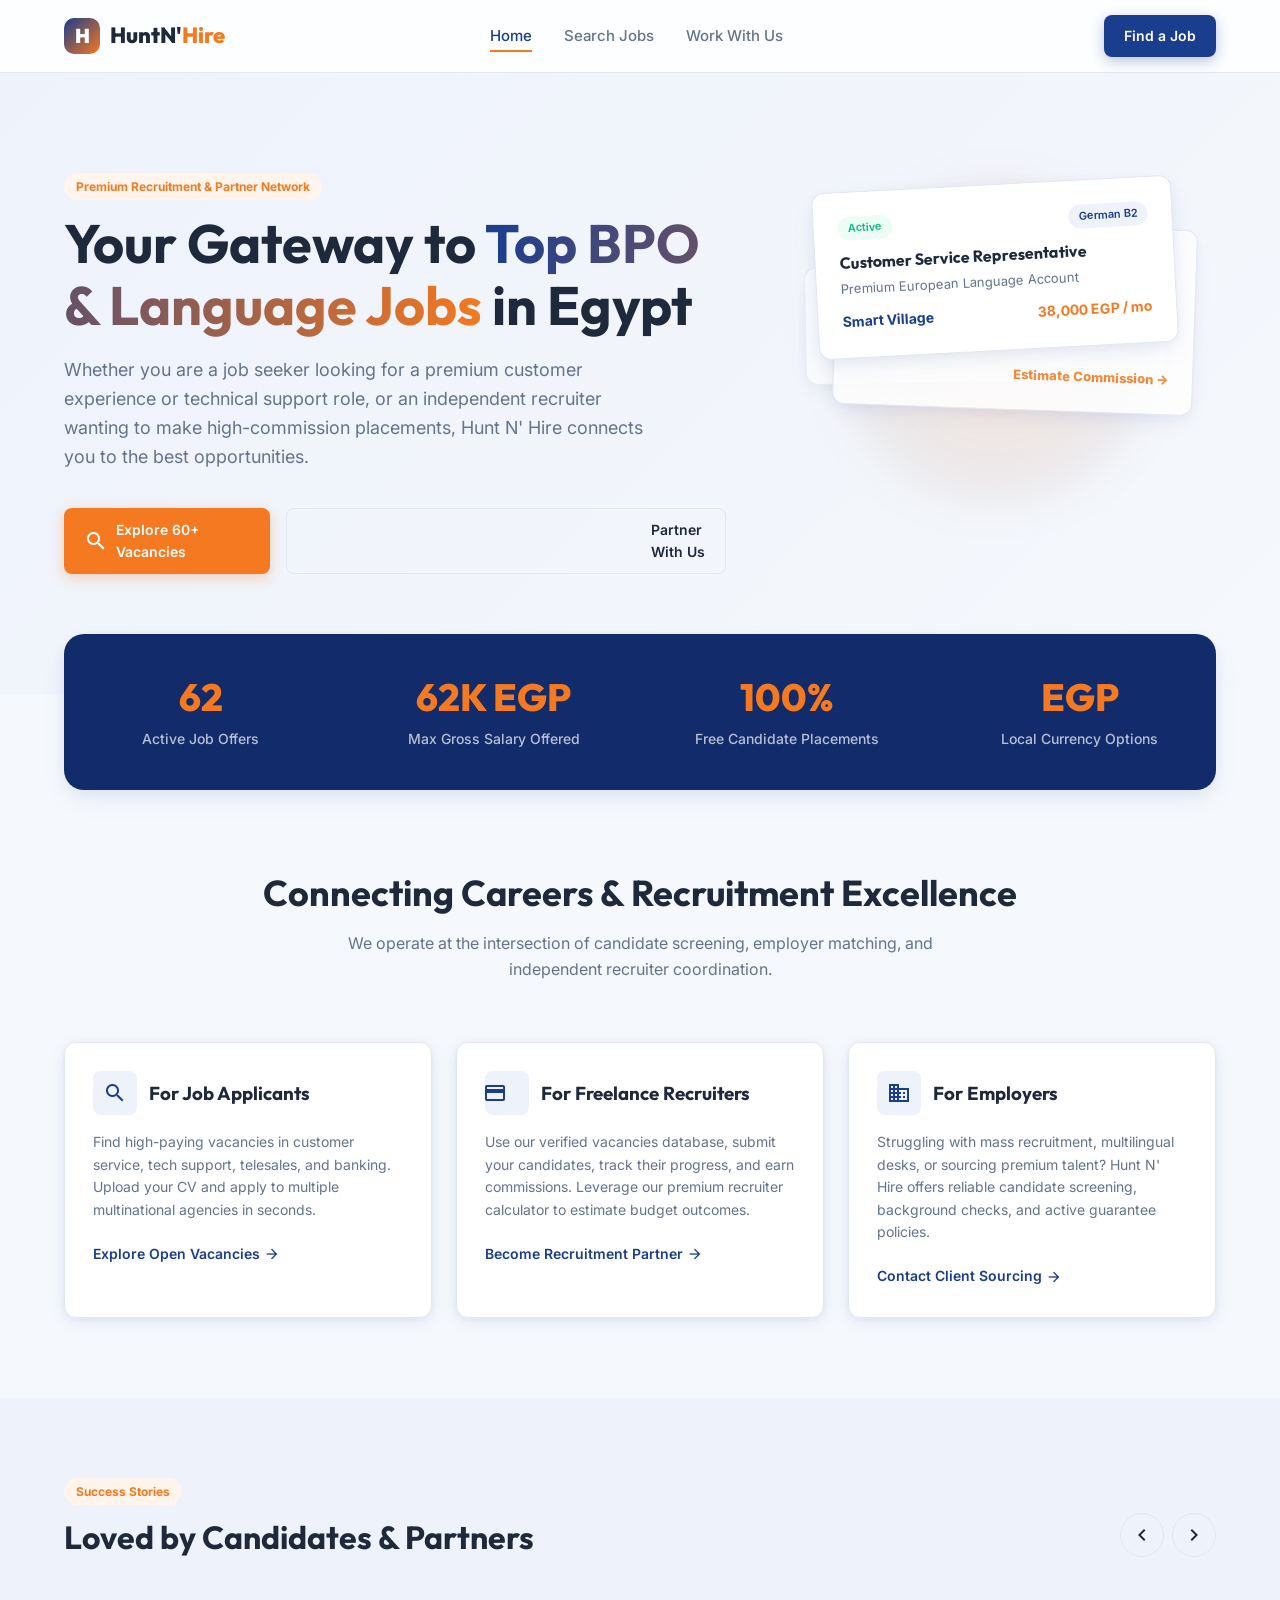
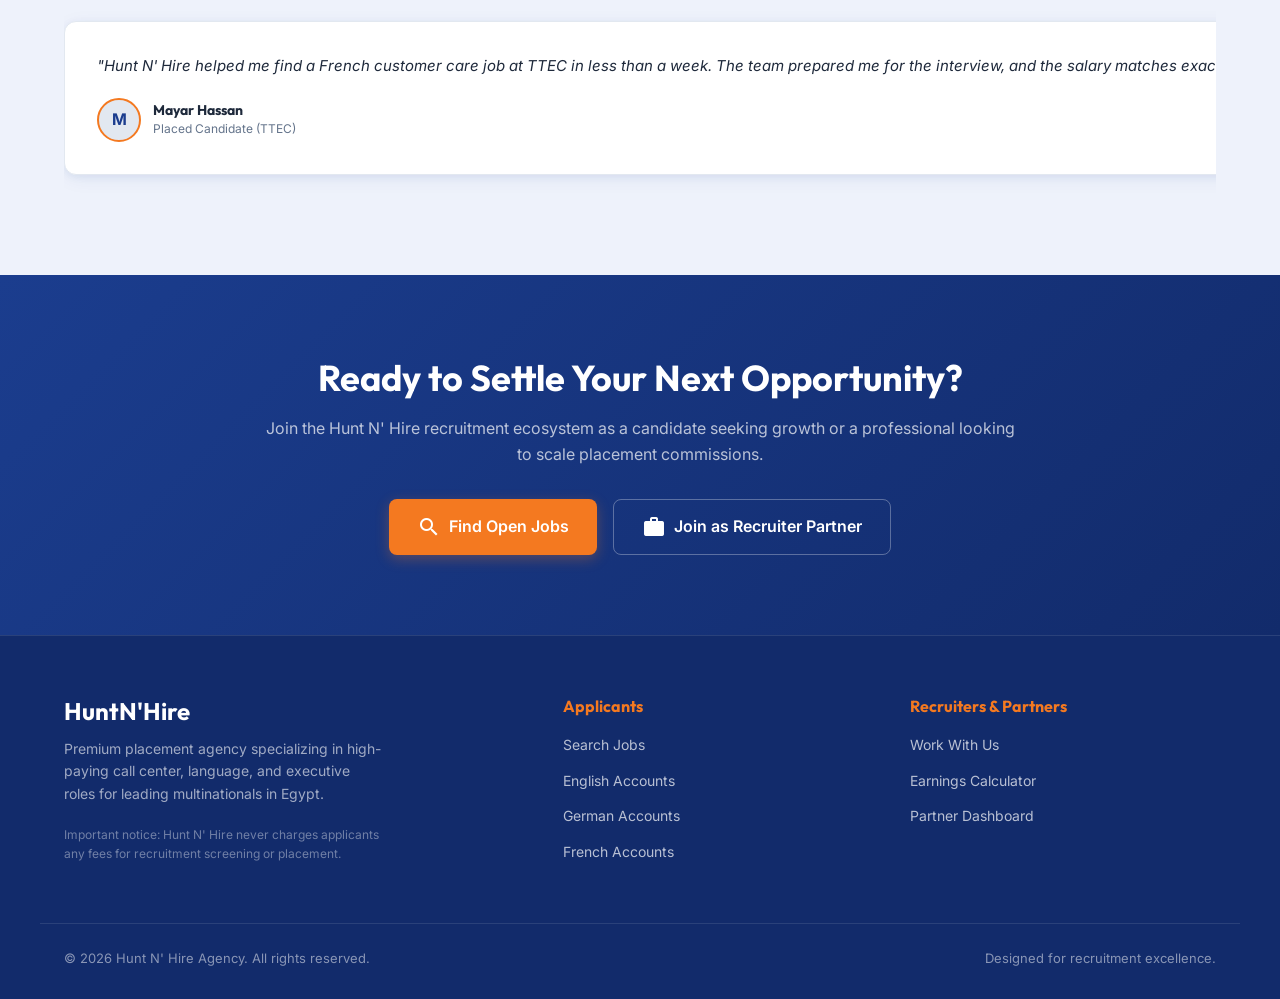
==== hunt-n-hire-web/index.html @ 3ace37d1 "Add files via upload" ====
<!DOCTYPE html>
<html lang="en" data-theme="light">
<head>
  <meta charset="UTF-8">
  <meta name="viewport" content="width=device-width, initial-scale=1.0">
  <title>Hunt N' Hire — Premium Recruitment Agency</title>
  <meta name="description" content="Connect with top multinational employers, explore high-paying job opportunities, or partner with us as a recruiter to earn industry-leading commissions.">
  
  <!-- Material Icons & Stylesheet -->
  <link href="https://fonts.googleapis.com/icon?family=Material+Icons" rel="stylesheet">
  <link rel="stylesheet" href="styles/hnh.css">
</head>
<body>

  <!-- ─── HEADER / NAVIGATION ─── -->
  <header class="navbar">
    <div class="container nav-container">
      <a href="index.html" class="logo">
        <div class="logo-symbol">H</div>
        <div class="logo-text">HuntN'<span>Hire</span></div>
      </a>
      
      <nav class="nav-links" id="nav-links">
        <a href="index.html" class="nav-link active">Home</a>
        <a href="jobs.html" class="nav-link">Search Jobs</a>
        <a href="partner.html" class="nav-link">Work With Us</a>
      </nav>
      
      <div class="nav-actions">
        <button class="theme-toggle-btn" id="theme-toggle" aria-label="Toggle Theme">
          <span class="material-icons">dark_mode</span>
        </button>
        <a href="jobs.html" class="btn btn-primary">Find a Job</a>
        <button class="hamburger" id="hamburger-menu" aria-label="Open Menu">
          <span class="material-icons">menu</span>
        </button>
      </div>
    </div>
  </header>

  <!-- ─── HERO SECTION ─── -->
  <section class="hero">
    <div class="container hero-grid">
      <div class="hero-content">
        <div class="pitch-badge">Premium Recruitment & Partner Network</div>
        <h1>Your Gateway to <span>Top BPO & Language Jobs</span> in Egypt</h1>
        <p>Whether you are a job seeker looking for a premium customer experience or technical support role, or an independent recruiter wanting to make high-commission placements, Hunt N' Hire connects you to the best opportunities.</p>
        <div class="hero-btns">
          <a href="jobs.html" class="btn btn-accent btn-lg">
            <span class="material-icons">search</span> Explore 60+ Vacancies
          </a>
          <a href="partner.html" class="btn btn-secondary btn-lg">
            <span class="material-icons">corporate_fare</span> Partner With Us
          </a>
        </div>
      </div>
      
      <div class="hero-visual">
        <div class="hero-shape-bg"></div>
        <div class="hero-card-stack">
          <!-- Card 1 (Top) -->
          <div class="hero-card hero-card-1">
            <div style="display:flex; justify-content:space-between; align-items:center; margin-bottom:12px;">
              <span class="job-badge badge-active">Active</span>
              <span class="job-lang">German B2</span>
            </div>
            <h3 style="font-size:16px; margin-bottom:6px;">Customer Service Representative</h3>
            <p style="font-size:13px; color:var(--text-sub); margin-bottom:12px;">Premium European Language Account</p>
            <div style="display:flex; justify-content:space-between; font-weight:700; font-size:14px; color:var(--navy);">
              <span>Smart Village</span>
              <span style="color:var(--orange);">38,000 EGP / mo</span>
            </div>
          </div>
          <!-- Card 2 (Middle) -->
          <div class="hero-card hero-card-2">
            <div style="display:flex; justify-content:space-between; align-items:center; margin-bottom:12px;">
              <span class="job-badge badge-active" style="background-color:var(--orange-pale); color:var(--orange);">Recruiter partner</span>
            </div>
            <h3 style="font-size:16px; margin-bottom:6px;">Earn Placements Commission</h3>
            <p style="font-size:13px; color:var(--text-sub); margin-bottom:12px;">Earn up to 20% on placements. Estimate your recruitment budgets.</p>
            <div style="text-align:right; font-weight:800; font-size:13px; color:var(--orange);">
              Estimate Commission &rarr;
            </div>
          </div>
          <!-- Card 3 (Bottom) -->
          <div class="hero-card hero-card-3" style="opacity: 0.6;">
            <h3 style="font-size:16px; margin-bottom:6px;">Multinational BPO Partners</h3>
            <p style="font-size:13px; color:var(--text-sub);">We source for Teleperformance, Concentrix, e&, Vodafone, and more.</p>
          </div>
        </div>
      </div>
    </div>
  </section>

  <!-- ─── STATS HUD ─── -->
  <section class="container" style="position:relative; z-index:10;">
    <div class="stats-bar">
      <div class="stats-grid">
        <div class="stat-item">
          <h3>62</h3>
          <p>Active Job Offers</p>
        </div>
        <div class="stat-item">
          <h3>62K EGP</h3>
          <p>Max Gross Salary Offered</p>
        </div>
        <div class="stat-item">
          <h3>100%</h3>
          <p>Free Candidate Placements</p>
        </div>
        <div class="stat-item">
          <h3>EGP</h3>
          <p>Local Currency Options</p>
        </div>
      </div>
    </div>
  </section>

  <!-- ─── SERVICES / PILLARS SECTION ─── -->
  <section class="section">
    <div class="container">
      <div style="text-align:center; margin-bottom:60px;">
        <h2 style="font-size:36px; margin-bottom:16px;">Connecting Careers & Recruitment Excellence</h2>
        <p style="color:var(--text-sub); max-width:600px; margin:0 auto; font-size:16px;">We operate at the intersection of candidate screening, employer matching, and independent recruiter coordination.</p>
      </div>
      
      <div class="grid grid-3">
        <!-- Card 1 -->
        <div class="card">
          <div class="card-header">
            <div class="card-icon"><span class="material-icons">search</span></div>
            <h3>For Job Applicants</h3>
          </div>
          <p style="color:var(--text-sub); font-size:14px; margin-bottom:20px;">Find high-paying vacancies in customer service, tech support, telesales, and banking. Upload your CV and apply to multiple multinational agencies in seconds.</p>
          <a href="jobs.html" style="font-weight:600; color:var(--navy); font-size:14px; display:inline-flex; align-items:center; gap:4px;">
            Explore Open Vacancies <span class="material-icons" style="font-size:16px;">arrow_forward</span>
          </a>
        </div>
        
        <!-- Card 2 -->
        <div class="card">
          <div class="card-header">
            <div class="card-icon"><span class="material-icons">payments</span></div>
            <h3>For Freelance Recruiters</h3>
          </div>
          <p style="color:var(--text-sub); font-size:14px; margin-bottom:20px;">Use our verified vacancies database, submit your candidates, track their progress, and earn commissions. Leverage our premium recruiter calculator to estimate budget outcomes.</p>
          <a href="partner.html" style="font-weight:600; color:var(--navy); font-size:14px; display:inline-flex; align-items:center; gap:4px;">
            Become Recruitment Partner <span class="material-icons" style="font-size:16px;">arrow_forward</span>
          </a>
        </div>
        
        <!-- Card 3 -->
        <div class="card">
          <div class="card-header">
            <div class="card-icon"><span class="material-icons">business</span></div>
            <h3>For Employers</h3>
          </div>
          <p style="color:var(--text-sub); font-size:14px; margin-bottom:20px;">Struggling with mass recruitment, multilingual desks, or sourcing premium talent? Hunt N' Hire offers reliable candidate screening, background checks, and active guarantee policies.</p>
          <a href="mailto:info@huntnhire.com" style="font-weight:600; color:var(--navy); font-size:14px; display:inline-flex; align-items:center; gap:4px;">
            Contact Client Sourcing <span class="material-icons" style="font-size:16px;">arrow_forward</span>
          </a>
        </div>
      </div>
    </div>
  </section>

  <!-- ─── TESTIMONIALS SECTION ─── -->
  <section class="section" style="background-color: var(--navy-pale); transition: var(--transition);">
    <div class="container">
      <div style="display:flex; justify-content:space-between; align-items:flex-end; margin-bottom:44px;">
        <div>
          <div class="pitch-badge">Success Stories</div>
          <h2 style="font-size:32px;">Loved by Candidates & Partners</h2>
        </div>
        <div style="display:flex; gap:8px;">
          <button id="prev-test" class="btn btn-secondary" style="padding:10px; border-radius:50%; width:44px; height:44px;" aria-label="Previous">
            <span class="material-icons">chevron_left</span>
          </button>
          <button id="next-test" class="btn btn-secondary" style="padding:10px; border-radius:50%; width:44px; height:44px;" aria-label="Next">
            <span class="material-icons">chevron_right</span>
          </button>
        </div>
      </div>
      
      <div class="testimonial-carousel">
        <div class="testimonial-track" id="testimonial-track">
          <!-- Slide 1 -->
          <div class="testimonial-card">
            <p class="testimonial-quote">"Hunt N' Hire helped me find a French customer care job at TTEC in less than a week. The team prepared me for the interview, and the salary matches exactly what was promised: 30,700 EGP!"</p>
            <div class="testimonial-author">
              <div class="author-avatar">M</div>
              <div class="author-info">
                <h4>Mayar Hassan</h4>
                <p>Placed Candidate (TTEC)</p>
              </div>
            </div>
          </div>
          
          <!-- Slide 2 -->
          <div class="testimonial-card">
            <p class="testimonial-quote">"As an independent recruiter, working with Hunt N' Hire is a game changer. I get immediate access to real, updated vacancies at top companies. Their LocalStorage database makes managing submissions easy."</p>
            <div class="testimonial-author">
              <div class="author-avatar">T</div>
              <div class="author-info">
                <h4>Tamer Roushdy</h4>
                <p>Recruitment Partner (Alexandria)</p>
              </div>
            </div>
          </div>
          
          <!-- Slide 3 -->
          <div class="testimonial-card">
            <p class="testimonial-quote">"Applied for a remote sales closer role through the portal. The screening process was clear, and I got hired by Dial Expert. Sourcing through this agency is transparent and professional."</p>
            <div class="testimonial-author">
              <div class="author-avatar">K</div>
              <div class="author-info">
                <h4>Karim El-Gawdy</h4>
                <p>Placed Candidate (Dial Expert)</p>
              </div>
            </div>
          </div>
        </div>
      </div>
    </div>
  </section>

  <!-- ─── CALL TO ACTION BANNER ─── -->
  <section class="section" style="background: linear-gradient(135deg, var(--navy) 0%, var(--navy-dark) 100%); color:#ffffff; text-align:center;">
    <div class="container" style="max-width:800px;">
      <h2 style="font-size:36px; margin-bottom:16px; font-family:var(--ff-display);">Ready to Settle Your Next Opportunity?</h2>
      <p style="color:rgba(255,255,255,0.7); font-size:16px; margin-bottom:32px;">Join the Hunt N' Hire recruitment ecosystem as a candidate seeking growth or a professional looking to scale placement commissions.</p>
      <div style="display:flex; justify-content:center; gap:16px; flex-wrap:wrap;">
        <a href="jobs.html" class="btn btn-accent btn-lg" style="padding:14px 28px; font-size:16px;">
          <span class="material-icons">search</span> Find Open Jobs
        </a>
        <a href="partner.html" class="btn btn-secondary btn-lg" style="padding:14px 28px; font-size:16px; color:#ffffff; border-color:rgba(255,255,255,0.3);">
          <span class="material-icons">work</span> Join as Recruiter Partner
        </a>
      </div>
    </div>
  </section>

  <!-- ─── FOOTER ─── -->
  <footer class="footer">
    <div class="container footer-grid">
      <div class="footer-brand">
        <h3>HuntN'<span>Hire</span></h3>
        <p>Premium placement agency specializing in high-paying call center, language, and executive roles for leading multinationals in Egypt.</p>
        <p style="font-size:12px; color:rgba(255,255,255,0.4);">Important notice: Hunt N' Hire never charges applicants any fees for recruitment screening or placement.</p>
      </div>
      
      <div class="footer-links">
        <h4>Applicants</h4>
        <ul>
          <li><a href="jobs.html">Search Jobs</a></li>
          <li><a href="jobs.html?filter=english">English Accounts</a></li>
          <li><a href="jobs.html?filter=german">German Accounts</a></li>
          <li><a href="jobs.html?filter=french">French Accounts</a></li>
        </ul>
      </div>
      
      <div class="footer-links">
        <h4>Recruiters & Partners</h4>
        <ul>
          <li><a href="partner.html">Work With Us</a></li>
          <li><a href="partner.html#calculator">Earnings Calculator</a></li>
          <li><a href="admin.html">Partner Dashboard</a></li>
        </ul>
      </div>
    </div>
    
    <div class="container footer-bottom">
      <div>&copy; 2026 Hunt N' Hire Agency. All rights reserved.</div>
      <div>Designed for recruitment excellence.</div>
    </div>
  </footer>

  <!-- Script tags -->
  <script src="scripts/hnh.js"></script>
  <script>
    // Testimonial Carousel Script
    const track = document.getElementById('testimonial-track');
    const prevBtn = document.getElementById('prev-test');
    const nextBtn = document.getElementById('next-test');
    let currentIndex = 0;

    function updateCarousel() {
      const cardWidth = document.querySelector('.testimonial-card').clientWidth + 24; // Width + gap
      track.style.transform = `translateX(-${currentIndex * cardWidth}px)`;
    }

    nextBtn.addEventListener('click', () => {
      const cards = document.querySelectorAll('.testimonial-card');
      const maxIndex = cards.length - (window.innerWidth > 992 ? 3 : window.innerWidth > 768 ? 2 : 1);
      if (currentIndex < maxIndex) {
        currentIndex++;
        updateCarousel();
      } else {
        currentIndex = 0; // Loop back
        updateCarousel();
      }
    });

    prevBtn.addEventListener('click', () => {
      if (currentIndex > 0) {
        currentIndex--;
        updateCarousel();
      }
    });

    window.addEventListener('resize', updateCarousel);
  </script>
</body>
</html>
---- hunt-n-hire-web/styles/hnh.css ----
/* =========================================================
   HUNT N' HIRE — WEB DESIGN SYSTEM
   ========================================================= */

@import url('https://fonts.googleapis.com/css2?family=Inter:wght@300;400;500;600;700&family=Outfit:wght@400;500;600;700;800&display=swap');

:root {
  /* Brand Colors */
  --navy: #1B3D8E;
  --navy-dark: #122B6B;
  --navy-mid: #1e4499;
  --navy-light: #d6e0f7;
  --navy-pale: #eef2fb;
  --orange: #F47920;
  --orange-dark: #d9650e;
  --orange-light: #fde8d0;
  --orange-pale: #fff5ec;

  /* Theme Colors (Light Mode Default) */
  --bg: #f5f8fc;
  --bg-card: #ffffff;
  --border: #e2e8f0;
  --text: #1e293b;
  --text-sub: #64748b;
  --shadow-color: rgba(27, 61, 142, 0.08);
  --shadow: 0 4px 20px -2px var(--shadow-color), 0 2px 8px -1px var(--shadow-color);
  --shadow-lg: 0 10px 30px -5px var(--shadow-color), 0 5px 15px -3px var(--shadow-color);
  
  /* Status Colors */
  --success: #10b981;
  --success-bg: #ecfdf5;
  --warning: #f59e0b;
  --warning-bg: #fef3c7;
  --danger: #ef4444;
  --danger-bg: #fee2e2;

  /* Typography */
  --ff-sans: 'Inter', sans-serif;
  --ff-display: 'Outfit', sans-serif;

  /* Radius & Transitions */
  --radius-sm: 8px;
  --radius-md: 12px;
  --radius-lg: 20px;
  --radius-full: 9999px;
  --transition: all 0.3s cubic-bezier(0.4, 0, 0.2, 1);
}

/* Dark Mode Overrides */
[data-theme="dark"] {
  --bg: #090d16;
  --bg-card: #131a26;
  --border: #222d3d;
  --text: #f1f5f9;
  --text-sub: #94a3b8;
  --shadow-color: rgba(0, 0, 0, 0.3);
  --navy-pale: #141c2c;
  --navy-light: #1b263b;
  --orange-pale: #2c1a12;
  --orange-light: #3d2315;
  
  --success-bg: #064e3b;
  --warning-bg: #78350f;
  --danger-bg: #7f1d1d;
}

/* ─── RESET & GLOBAL ─── */
*, *::before, *::after {
  box-sizing: border-box;
  margin: 0;
  padding: 0;
}

html {
  scroll-behavior: smooth;
}

body {
  font-family: var(--ff-sans);
  background-color: var(--bg);
  color: var(--text);
  line-height: 1.6;
  overflow-x: hidden;
  transition: background-color 0.3s, color 0.3s;
}

h1, h2, h3, h4, h5, h6 {
  font-family: var(--ff-display);
  font-weight: 700;
  color: inherit;
  line-height: 1.25;
}

a {
  text-decoration: none;
  color: inherit;
  transition: var(--transition);
}

button, input, select, textarea {
  font-family: inherit;
}

/* ─── LAYOUT & CONTAINERS ─── */
.container {
  width: 100%;
  max-width: 1200px;
  margin: 0 auto;
  padding: 0 24px;
}

.section {
  padding: 80px 0;
}

.grid {
  display: grid;
  gap: 24px;
}

.grid-2 { grid-template-columns: repeat(auto-fit, minmax(300px, 1fr)); }
.grid-3 { grid-template-columns: repeat(auto-fit, minmax(280px, 1fr)); }

.flex-center {
  display: flex;
  align-items: center;
  justify-content: center;
}

/* ─── HEADER / NAVBAR ─── */
.navbar {
  position: sticky;
  top: 0;
  z-index: 100;
  background-color: rgba(255, 255, 255, 0.8);
  backdrop-filter: blur(12px);
  -webkit-backdrop-filter: blur(12px);
  border-bottom: 1px solid var(--border);
  transition: background-color 0.3s, border-color 0.3s;
}

[data-theme="dark"] .navbar {
  background-color: rgba(19, 26, 38, 0.8);
}

.nav-container {
  display: flex;
  align-items: center;
  justify-content: space-between;
  height: 72px;
}

.logo {
  display: flex;
  align-items: center;
  gap: 10px;
  font-family: var(--ff-display);
  font-size: 22px;
  font-weight: 800;
}

.logo-symbol {
  width: 36px;
  height: 36px;
  border-radius: 10px;
  background: linear-gradient(135deg, var(--navy) 0%, var(--orange) 100%);
  display: flex;
  align-items: center;
  justify-content: center;
  color: #ffffff;
  font-weight: 900;
  font-size: 20px;
}

.logo-text span {
  color: var(--orange);
}

.nav-links {
  display: flex;
  align-items: center;
  gap: 32px;
}

.nav-link {
  font-weight: 500;
  font-size: 15px;
  color: var(--text-sub);
  position: relative;
}

.nav-link:hover, .nav-link.active {
  color: var(--navy);
}

[data-theme="dark"] .nav-link:hover, [data-theme="dark"] .nav-link.active {
  color: var(--orange);
}

.nav-link::after {
  content: '';
  position: absolute;
  bottom: -4px;
  left: 0;
  width: 0;
  height: 2px;
  background-color: var(--orange);
  transition: var(--transition);
}

.nav-link:hover::after, .nav-link.active::after {
  width: 100%;
}

.nav-actions {
  display: flex;
  align-items: center;
  gap: 16px;
}

/* ─── BUTTONS ─── */
.btn {
  display: inline-flex;
  align-items: center;
  justify-content: center;
  gap: 8px;
  padding: 10px 20px;
  font-size: 14px;
  font-weight: 600;
  border-radius: var(--radius-sm);
  cursor: pointer;
  transition: var(--transition);
  border: none;
}

.btn-primary {
  background-color: var(--navy);
  color: #ffffff;
  box-shadow: 0 4px 14px rgba(27, 61, 142, 0.3);
}

.btn-primary:hover {
  background-color: var(--navy-dark);
  transform: translateY(-2px);
  box-shadow: 0 6px 20px rgba(27, 61, 142, 0.4);
}

.btn-accent {
  background-color: var(--orange);
  color: #ffffff;
  box-shadow: 0 4px 14px rgba(244, 121, 32, 0.3);
}

.btn-accent:hover {
  background-color: var(--orange-dark);
  transform: translateY(-2px);
  box-shadow: 0 6px 20px rgba(244, 121, 32, 0.4);
}

.btn-secondary {
  background-color: transparent;
  color: var(--text);
  border: 1px solid var(--border);
}

.btn-secondary:hover {
  background-color: var(--border);
  transform: translateY(-2px);
}

.theme-toggle-btn {
  background: none;
  border: none;
  color: var(--text-sub);
  font-size: 20px;
  cursor: pointer;
  width: 40px;
  height: 40px;
  border-radius: 50%;
  display: flex;
  align-items: center;
  justify-content: center;
  transition: var(--transition);
}

.theme-toggle-btn:hover {
  background-color: var(--border);
  color: var(--text);
}

.hamburger {
  display: none;
  cursor: pointer;
  background: none;
  border: none;
  font-size: 24px;
  color: var(--text);
}

/* ─── HERO SECTION ─── */
.hero {
  position: relative;
  overflow: hidden;
  padding: 100px 0 120px;
  background: linear-gradient(135deg, var(--navy-pale) 0%, rgba(255,255,255,0) 100%);
}

[data-theme="dark"] .hero {
  background: linear-gradient(135deg, var(--navy-pale) 0%, rgba(9,13,22,0) 100%);
}

.hero-grid {
  display: grid;
  grid-template-columns: 1.2fr 0.8fr;
  align-items: center;
  gap: 48px;
}

.hero-content h1 {
  font-size: 54px;
  line-height: 1.15;
  margin-bottom: 20px;
}

.hero-content h1 span {
  background: linear-gradient(90deg, var(--navy) 0%, var(--orange) 100%);
  -webkit-background-clip: text;
  -webkit-text-fill-color: transparent;
}

.hero-content p {
  font-size: 18px;
  color: var(--text-sub);
  margin-bottom: 36px;
  max-width: 580px;
}

.hero-btns {
  display: flex;
  gap: 16px;
}

.hero-visual {
  position: relative;
  display: flex;
  justify-content: center;
}

.hero-shape-bg {
  position: absolute;
  width: 320px;
  height: 320px;
  border-radius: 50%;
  background: radial-gradient(circle, rgba(244, 121, 32, 0.15) 0%, rgba(27, 61, 142, 0.05) 100%);
  filter: blur(20px);
  z-index: 1;
}

.hero-card-stack {
  position: relative;
  z-index: 2;
  width: 100%;
  max-width: 360px;
  height: 380px;
}

.hero-card {
  position: absolute;
  width: 100%;
  background-color: var(--bg-card);
  border: 1px solid var(--border);
  border-radius: var(--radius-md);
  padding: 24px;
  box-shadow: var(--shadow-lg);
  transition: var(--transition);
}

.hero-card-1 {
  top: 0; left: 0;
  transform: rotate(-3deg);
  z-index: 3;
}

.hero-card-2 {
  top: 40px; left: 20px;
  transform: rotate(2deg);
  z-index: 2;
  opacity: 0.85;
}

.hero-card-3 {
  top: 80px; left: -10px;
  transform: rotate(-1deg);
  z-index: 1;
  opacity: 0.6;
}

.hero-card:hover {
  transform: translateY(-10px) rotate(0deg) scale(1.02);
  z-index: 10;
  opacity: 1;
}

/* ─── CARDS & SHAPES ─── */
.card {
  background-color: var(--bg-card);
  border: 1px solid var(--border);
  border-radius: var(--radius-md);
  padding: 28px;
  box-shadow: var(--shadow);
  transition: var(--transition);
}

.card:hover {
  transform: translateY(-6px);
  box-shadow: var(--shadow-lg);
  border-color: rgba(244, 121, 32, 0.3);
}

.card-header {
  display: flex;
  align-items: center;
  gap: 12px;
  margin-bottom: 16px;
}

.card-icon {
  width: 44px;
  height: 44px;
  border-radius: var(--radius-sm);
  background-color: var(--navy-pale);
  color: var(--navy);
  display: flex;
  align-items: center;
  justify-content: center;
  font-size: 20px;
}

[data-theme="dark"] .card-icon {
  background-color: var(--navy-light);
  color: var(--orange);
}

/* ─── STATS HUD ─── */
.stats-bar {
  background-color: var(--navy-dark);
  color: #ffffff;
  padding: 40px 0;
  border-radius: var(--radius-lg);
  margin-top: -60px;
  position: relative;
  z-index: 10;
  box-shadow: var(--shadow-lg);
}

.stats-grid {
  display: grid;
  grid-template-columns: repeat(4, 1fr);
  gap: 20px;
  text-align: center;
}

.stat-item h3 {
  font-size: 38px;
  font-family: var(--ff-display);
  font-weight: 800;
  color: var(--orange);
  margin-bottom: 6px;
}

.stat-item p {
  font-size: 14px;
  color: rgba(255, 255, 255, 0.7);
  font-weight: 500;
}

/* ─── TESTIMONIALS ─── */
.testimonial-carousel {
  overflow: hidden;
  position: relative;
  padding: 20px 0;
}

.testimonial-track {
  display: flex;
  gap: 24px;
  transition: transform 0.5s ease-in-out;
}

.testimonial-card {
  min-width: calc(33.333% - 16px);
  flex-shrink: 0;
  background-color: var(--bg-card);
  border: 1px solid var(--border);
  border-radius: var(--radius-md);
  padding: 32px;
  box-shadow: var(--shadow);
}

.testimonial-quote {
  font-style: italic;
  font-size: 15px;
  margin-bottom: 20px;
  color: var(--text);
  position: relative;
}

.testimonial-author {
  display: flex;
  align-items: center;
  gap: 12px;
}

.author-avatar {
  width: 44px;
  height: 44px;
  border-radius: 50%;
  background-color: var(--border);
  display: flex;
  align-items: center;
  justify-content: center;
  font-weight: bold;
  color: var(--navy);
  border: 2px solid var(--orange);
}

.author-info h4 {
  font-size: 14px;
  font-weight: 700;
}

.author-info p {
  font-size: 12px;
  color: var(--text-sub);
}

/* ─── JOBS PORTAL ─── */
.search-filter-card {
  background-color: var(--bg-card);
  border: 1px solid var(--border);
  border-radius: var(--radius-md);
  padding: 20px;
  box-shadow: var(--shadow);
  margin-bottom: 32px;
  display: flex;
  flex-wrap: wrap;
  gap: 16px;
}

.search-box {
  flex: 1.5;
  min-width: 250px;
  position: relative;
}

.search-box input {
  width: 100%;
  padding: 12px 16px 12px 40px;
  border: 1px solid var(--border);
  border-radius: var(--radius-sm);
  background-color: var(--bg);
  color: var(--text);
  font-size: 14px;
  transition: var(--transition);
}

.search-box input:focus {
  border-color: var(--navy);
  outline: none;
  background-color: var(--bg-card);
}

.search-box .material-icons {
  position: absolute;
  left: 12px;
  top: 50%;
  transform: translateY(-50%);
  color: var(--text-sub);
}

.filter-select {
  flex: 1;
  min-width: 160px;
  position: relative;
}

.filter-select select {
  width: 100%;
  padding: 12px 16px;
  border: 1px solid var(--border);
  border-radius: var(--radius-sm);
  background-color: var(--bg);
  color: var(--text);
  font-size: 14px;
  cursor: pointer;
  appearance: none;
  outline: none;
  transition: var(--transition);
}

.filter-select select:focus {
  border-color: var(--navy);
  background-color: var(--bg-card);
}

.filter-select::after {
  content: 'expand_more';
  font-family: 'Material Icons';
  position: absolute;
  right: 12px;
  top: 50%;
  transform: translateY(-50%);
  color: var(--text-sub);
  pointer-events: none;
}

.jobs-counter {
  font-size: 14px;
  color: var(--text-sub);
  font-weight: 500;
  margin-bottom: 20px;
}

.job-card {
  background-color: var(--bg-card);
  border: 1px solid var(--border);
  border-radius: var(--radius-md);
  padding: 24px;
  display: flex;
  justify-content: space-between;
  align-items: flex-start;
  gap: 20px;
  margin-bottom: 16px;
  box-shadow: var(--shadow);
  transition: var(--transition);
}

.job-card:hover {
  transform: translateX(4px);
  border-left: 4px solid var(--orange);
  box-shadow: var(--shadow-lg);
}

.job-info {
  flex: 1;
}

.job-header-row {
  display: flex;
  align-items: center;
  gap: 12px;
  margin-bottom: 8px;
  flex-wrap: wrap;
}

.job-badge {
  font-size: 11px;
  font-weight: 600;
  padding: 3px 10px;
  border-radius: var(--radius-full);
}

.badge-active { background-color: var(--success-bg); color: var(--success); }
.badge-hold { background-color: var(--warning-bg); color: var(--warning); }
.badge-closed { background-color: var(--danger-bg); color: var(--danger); }

.job-lang {
  background-color: var(--navy-pale);
  color: var(--navy);
  font-size: 11px;
  font-weight: 600;
  padding: 3px 10px;
  border-radius: var(--radius-full);
}

[data-theme="dark"] .job-lang {
  background-color: var(--navy-light);
  color: var(--orange);
}

.job-title {
  font-size: 20px;
  font-weight: 700;
  margin-bottom: 4px;
}

.job-company {
  font-size: 14px;
  font-weight: 600;
  color: var(--navy);
  margin-bottom: 12px;
}

[data-theme="dark"] .job-company {
  color: var(--orange);
}

.job-details-meta {
  display: flex;
  flex-wrap: wrap;
  gap: 16px;
  font-size: 13px;
  color: var(--text-sub);
}

.job-meta-item {
  display: flex;
  align-items: center;
  gap: 4px;
}

.job-meta-item .material-icons {
  font-size: 16px;
}

.job-salary-display {
  font-weight: 700;
  color: var(--text);
}

.job-apply-side {
  display: flex;
  flex-direction: column;
  align-items: flex-end;
  gap: 12px;
  text-align: right;
  min-width: 140px;
}

.job-location-card {
  font-size: 13px;
  color: var(--text-sub);
  display: flex;
  align-items: center;
  gap: 4px;
}

/* ─── MODAL ─── */
.modal {
  position: fixed;
  inset: 0;
  z-index: 1000;
  background-color: rgba(9, 13, 22, 0.6);
  backdrop-filter: blur(4px);
  display: none;
  align-items: center;
  justify-content: center;
  padding: 20px;
  opacity: 0;
  transition: opacity 0.3s ease;
}

.modal.active {
  display: flex;
  opacity: 1;
}

.modal-content {
  background-color: var(--bg-card);
  border: 1px solid var(--border);
  border-radius: var(--radius-lg);
  width: 100%;
  max-width: 600px;
  max-height: 90vh;
  overflow-y: auto;
  box-shadow: var(--shadow-lg);
  position: relative;
  animation: slideUp 0.3s ease-out;
}

.modal-header {
  padding: 24px;
  border-bottom: 1px solid var(--border);
  display: flex;
  align-items: center;
  justify-content: space-between;
}

.modal-body {
  padding: 24px;
}

.close-btn {
  background: none;
  border: none;
  font-size: 24px;
  cursor: pointer;
  color: var(--text-sub);
}

.close-btn:hover {
  color: var(--text);
}

/* ─── FORMS ─── */
.form-group {
  margin-bottom: 20px;
}

.form-group label {
  display: block;
  font-size: 14px;
  font-weight: 600;
  margin-bottom: 6px;
  color: var(--text);
}

.form-control {
  width: 100%;
  padding: 12px 16px;
  border: 1px solid var(--border);
  border-radius: var(--radius-sm);
  background-color: var(--bg);
  color: var(--text);
  font-size: 14px;
  transition: var(--transition);
  outline: none;
}

.form-control:focus {
  border-color: var(--navy);
  background-color: var(--bg-card);
}

.form-row {
  display: grid;
  grid-template-columns: 1fr 1fr;
  gap: 16px;
}

textarea.form-control {
  resize: vertical;
  min-height: 100px;
}

.file-upload-wrapper {
  border: 2px dashed var(--border);
  border-radius: var(--radius-sm);
  padding: 24px;
  text-align: center;
  cursor: pointer;
  background-color: var(--bg);
  transition: var(--transition);
  position: relative;
}

.file-upload-wrapper:hover {
  border-color: var(--orange);
  background-color: var(--bg-card);
}

.file-upload-wrapper input[type="file"] {
  position: absolute;
  inset: 0;
  opacity: 0;
  cursor: pointer;
}

.file-upload-wrapper .material-icons {
  font-size: 40px;
  color: var(--text-sub);
  margin-bottom: 8px;
}

.file-name-display {
  margin-top: 8px;
  font-size: 13px;
  font-weight: 600;
  color: var(--navy);
}

/* ─── RECRUITER PARTNER PAGE & CALCULATOR ─── */
.pitch-badge {
  display: inline-block;
  background-color: var(--orange-pale);
  color: var(--orange);
  font-size: 12px;
  font-weight: 700;
  padding: 4px 12px;
  border-radius: var(--radius-full);
  margin-bottom: 12px;
}

.calculator-section {
  display: grid;
  grid-template-columns: 1.1fr 0.9fr;
  gap: 32px;
}

.slider-group {
  margin-bottom: 24px;
}

.slider-header {
  display: flex;
  justify-content: space-between;
  margin-bottom: 8px;
}

.slider-val {
  font-weight: 700;
  color: var(--navy);
}

[data-theme="dark"] .slider-val {
  color: var(--orange);
}

input[type="range"].calc-range {
  width: 100%;
  height: 6px;
  border-radius: var(--radius-full);
  background: var(--border);
  outline: none;
  cursor: pointer;
  appearance: none;
}

input[type="range"].calc-range::-webkit-slider-thumb {
  appearance: none;
  width: 18px;
  height: 18px;
  border-radius: 50%;
  background: var(--orange);
  cursor: pointer;
  transition: var(--transition);
}

input[type="range"].calc-range::-webkit-slider-thumb:hover {
  transform: scale(1.2);
  background-color: var(--orange-dark);
}

.seg-group {
  display: flex;
  background-color: var(--bg);
  border: 1px solid var(--border);
  border-radius: var(--radius-sm);
  padding: 4px;
}

.seg-btn {
  flex: 1;
  border: none;
  background: none;
  padding: 8px 12px;
  font-size: 12px;
  font-weight: 600;
  cursor: pointer;
  border-radius: 4px;
  color: var(--text-sub);
  transition: var(--transition);
}

.seg-btn.active {
  background-color: var(--bg-card);
  color: var(--navy);
  box-shadow: 0 2px 6px rgba(0,0,0,0.06);
}

[data-theme="dark"] .seg-btn.active {
  color: var(--orange);
  background-color: var(--navy-light);
}

.chart-container {
  height: 260px;
  position: relative;
  background-color: var(--bg-card);
  border-radius: var(--radius-md);
  border: 1px solid var(--border);
  padding: 16px;
  display: flex;
  align-items: center;
  justify-content: center;
}

.hud-cards {
  display: grid;
  grid-template-columns: 1fr 1fr;
  gap: 16px;
  margin-bottom: 24px;
}

.hud-card {
  background-color: var(--navy-pale);
  border-radius: var(--radius-md);
  padding: 20px;
  text-align: center;
  border: 1px solid var(--border);
}

.hud-card.accent {
  background-color: var(--orange-pale);
}

.hud-card-val {
  font-size: 22px;
  font-weight: 800;
  font-family: var(--ff-display);
}

.hud-card.accent .hud-card-val {
  color: var(--orange-dark);
}

.hud-card .hud-card-val {
  color: var(--navy-dark);
}

[data-theme="dark"] .hud-card .hud-card-val {
  color: var(--orange);
}

.hud-card-label {
  font-size: 12px;
  color: var(--text-sub);
  margin-top: 4px;
}

/* ─── ADMIN DASHBOARD ─── */
.passcode-container {
  max-width: 400px;
  margin: 100px auto;
  text-align: center;
  padding: 40px;
}

.admin-header {
  display: flex;
  justify-content: space-between;
  align-items: center;
  margin-bottom: 32px;
  flex-wrap: wrap;
  gap: 16px;
}

.admin-tabs {
  display: flex;
  gap: 12px;
  border-bottom: 2px solid var(--border);
  margin-bottom: 24px;
}

.admin-tab {
  padding: 12px 24px;
  font-weight: 600;
  color: var(--text-sub);
  background: none;
  border: none;
  cursor: pointer;
  position: relative;
  transition: var(--transition);
}

.admin-tab.active {
  color: var(--navy);
}

[data-theme="dark"] .admin-tab.active {
  color: var(--orange);
}

.admin-tab.active::after {
  content: '';
  position: absolute;
  bottom: -2px;
  left: 0;
  right: 0;
  height: 2px;
  background-color: var(--navy);
}

[data-theme="dark"] .admin-tab.active::after {
  background-color: var(--orange);
}

.table-responsive {
  width: 100%;
  overflow-x: auto;
  background-color: var(--bg-card);
  border: 1px solid var(--border);
  border-radius: var(--radius-md);
  margin-bottom: 24px;
}

.admin-table {
  width: 100%;
  border-collapse: collapse;
  text-align: left;
  font-size: 14px;
}

.admin-table th, .admin-table td {
  padding: 16px;
  border-bottom: 1px solid var(--border);
}

.admin-table th {
  background-color: var(--bg);
  font-weight: 700;
  color: var(--text);
}

.admin-table tbody tr:hover {
  background-color: var(--navy-pale);
}

.admin-table .actions {
  display: flex;
  gap: 8px;
}

/* ─── FOOTER ─── */
.footer {
  background-color: var(--navy-dark);
  color: #ffffff;
  padding: 60px 0 30px;
  border-top: 1px solid rgba(255,255,255,0.1);
}

.footer-grid {
  display: grid;
  grid-template-columns: 1.5fr 1fr 1fr;
  gap: 40px;
  margin-bottom: 40px;
}

.footer-brand h3 {
  font-size: 24px;
  margin-bottom: 12px;
  font-family: var(--ff-display);
}

.footer-brand p {
  color: rgba(255,255,255,0.6);
  max-width: 320px;
  font-size: 14px;
  margin-bottom: 20px;
}

.footer-links h4 {
  font-size: 16px;
  margin-bottom: 16px;
  color: var(--orange);
}

.footer-links ul {
  list-style: none;
}

.footer-links ul li {
  margin-bottom: 10px;
}

.footer-links ul li a {
  color: rgba(255,255,255,0.7);
  font-size: 14px;
}

.footer-links ul li a:hover {
  color: #ffffff;
  padding-left: 4px;
}

.footer-bottom {
  border-top: 1px solid rgba(255,255,255,0.1);
  padding-top: 24px;
  display: flex;
  justify-content: space-between;
  align-items: center;
  flex-wrap: wrap;
  gap: 16px;
  font-size: 13px;
  color: rgba(255,255,255,0.5);
}

/* ─── KEYFRAMES & ANIMATIONS ─── */
@keyframes slideUp {
  from {
    transform: translateY(30px);
    opacity: 0;
  }
  to {
    transform: translateY(0);
    opacity: 1;
  }
}

.animate-fade-in {
  animation: fadeIn 0.8s ease forwards;
}

@keyframes fadeIn {
  from { opacity: 0; }
  to { opacity: 1; }
}

/* ─── RESPONSIVENESS ─── */
@media (max-width: 992px) {
  .hero-grid {
    grid-template-columns: 1fr;
    text-align: center;
    gap: 40px;
  }
  .hero-content p {
    margin-left: auto;
    margin-right: auto;
  }
  .hero-btns {
    justify-content: center;
  }
  .hero-visual {
    display: none; /* Hide rotated cards stack on smaller tablets to keep layout clean */
  }
  .stats-grid {
    grid-template-columns: repeat(2, 1fr);
  }
  .calculator-section {
    grid-template-columns: 1fr;
  }
}

@media (max-width: 768px) {
  .nav-links, .nav-actions .btn {
    display: none;
  }
  .hamburger {
    display: block;
  }
  .section {
    padding: 60px 0;
  }
  .footer-grid {
    grid-template-columns: 1fr;
    gap: 32px;
  }
  .form-row {
    grid-template-columns: 1fr;
  }
  .hud-cards {
    grid-template-columns: 1fr;
  }
}

@media (max-width: 480px) {
  .stats-grid {
    grid-template-columns: 1fr;
  }
  .hero-content h1 {
    font-size: 36px;
  }
}
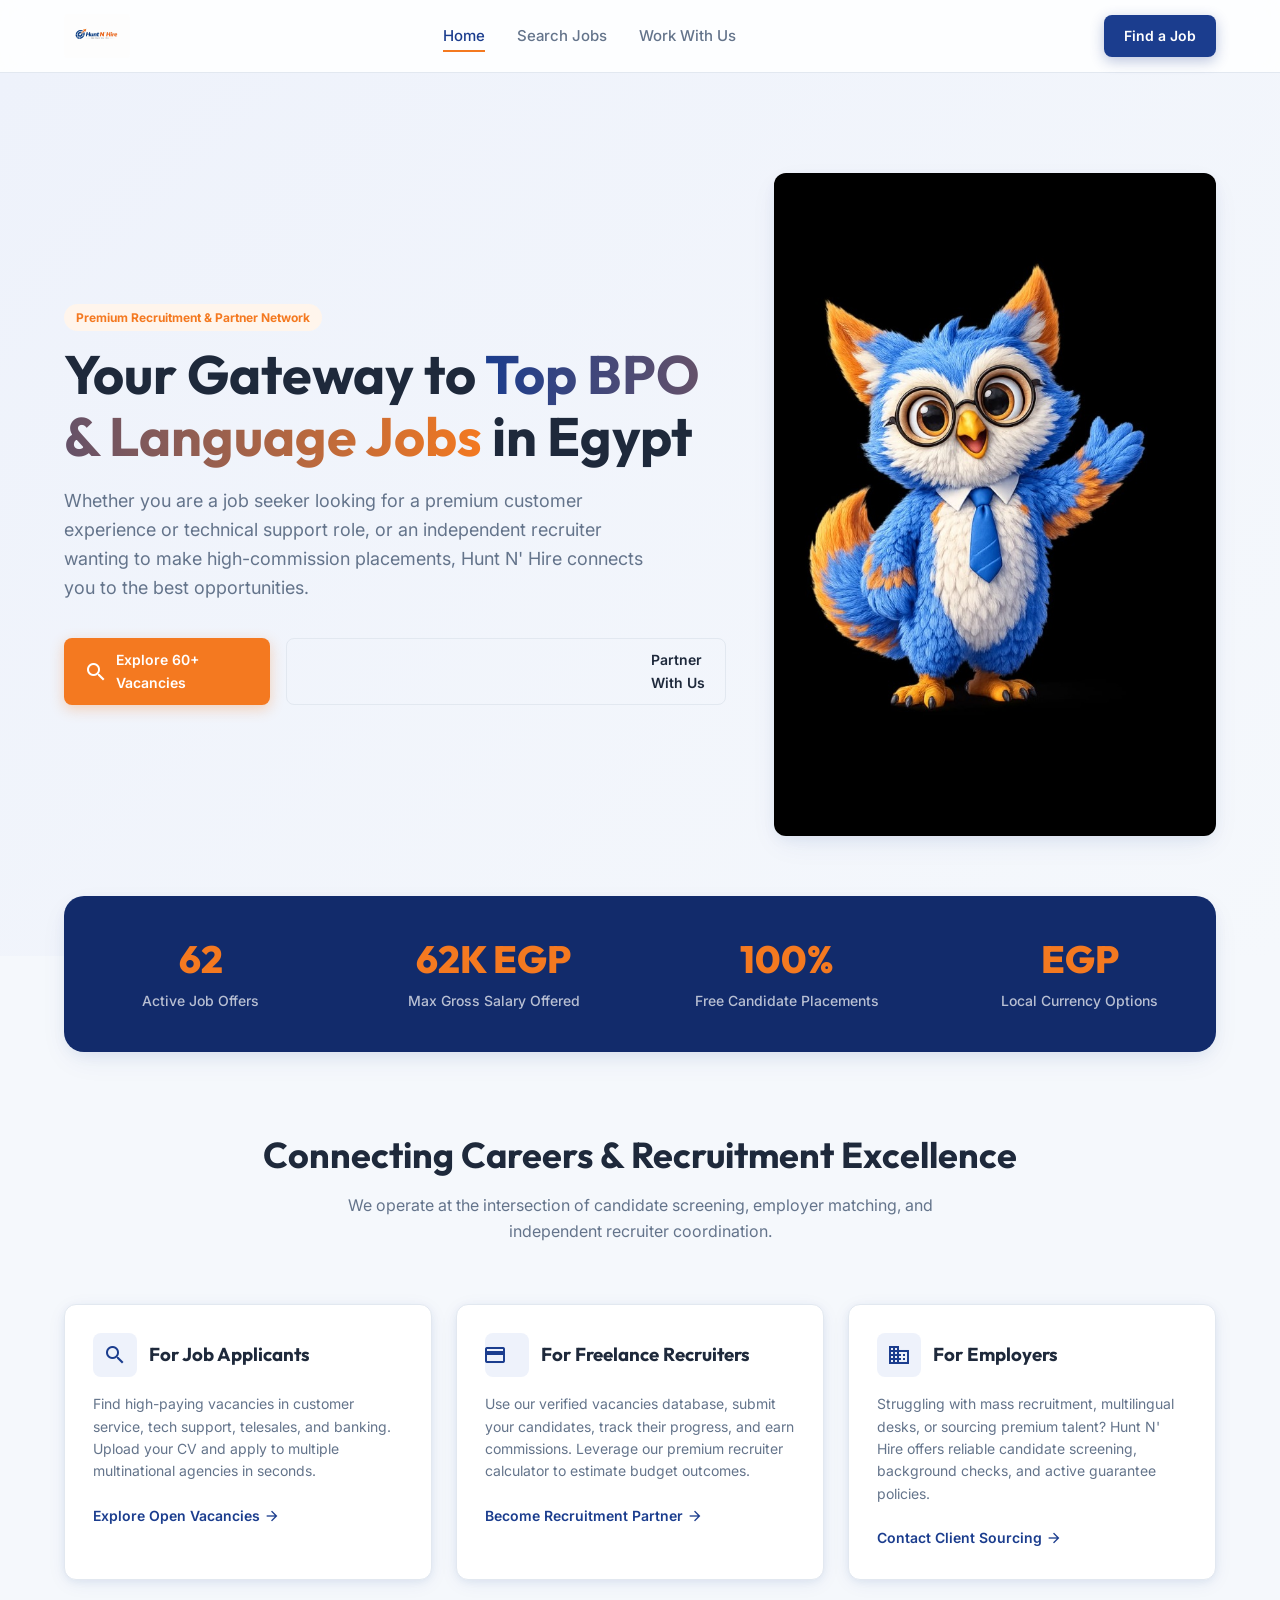
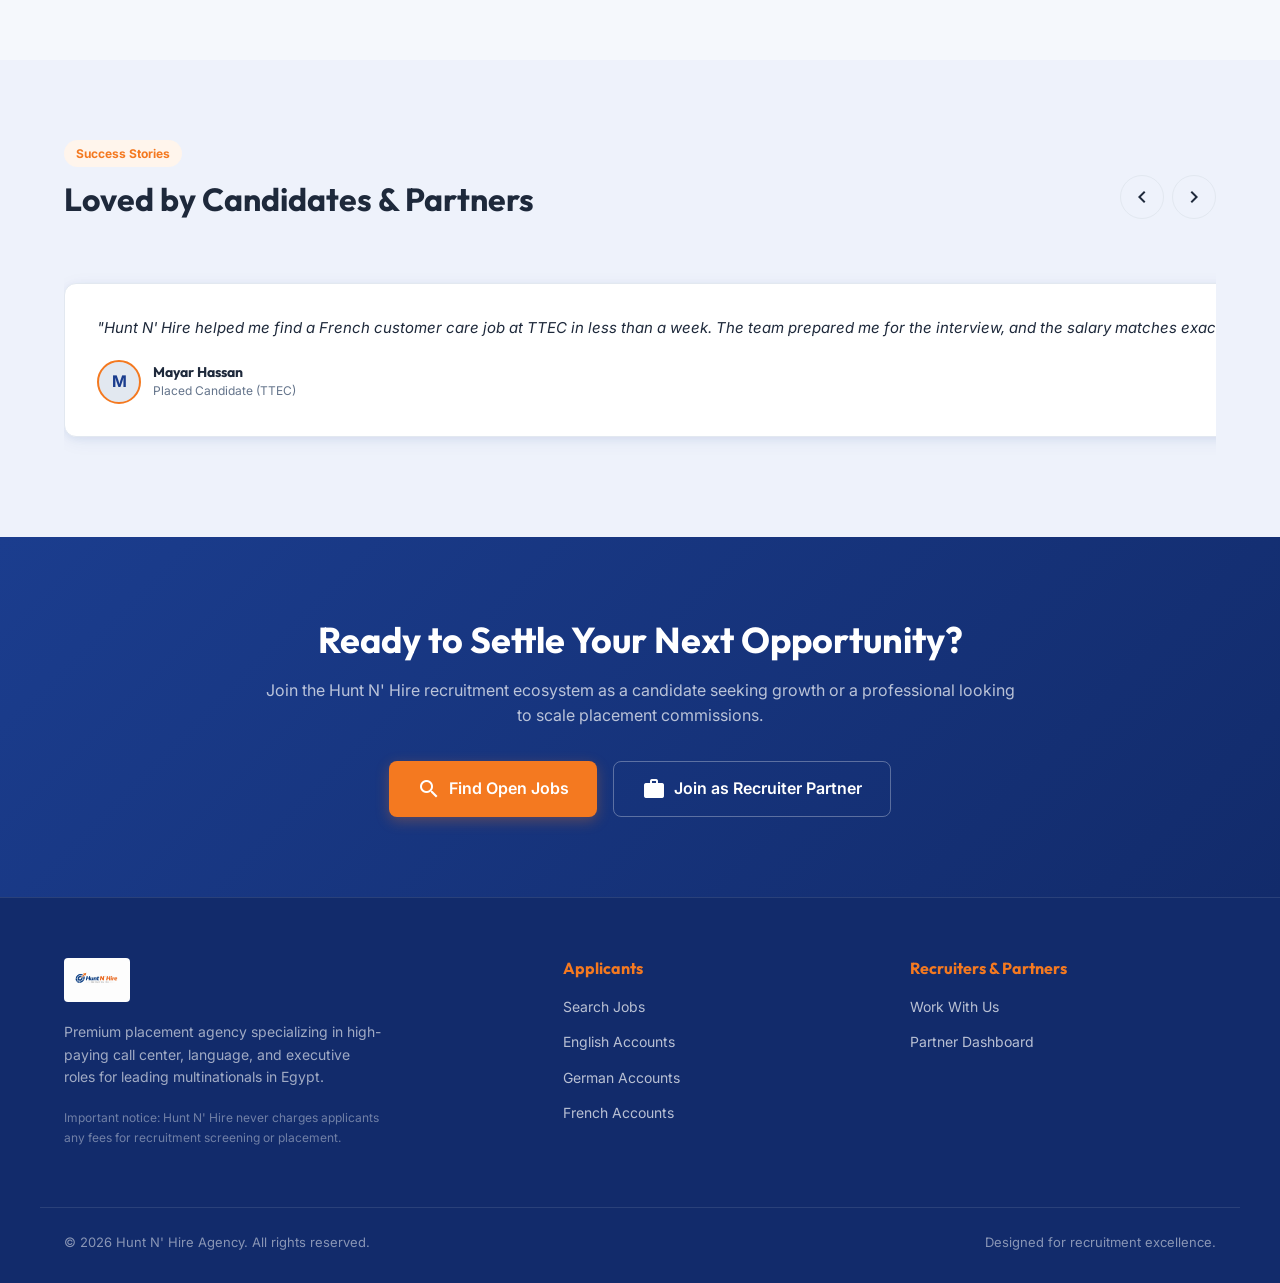
==== commit 81b7858c: "Add files via upload" ====
--- a/hunt-n-hire-web/index.html
+++ b/hunt-n-hire-web/index.html
@@ -16,8 +16,7 @@
   <header class="navbar">
     <div class="container nav-container">
       <a href="index.html" class="logo">
-        <div class="logo-symbol">H</div>
-        <div class="logo-text">HuntN'<span>Hire</span></div>
+        <img src="../assets/logos/hnh-logo-text.jpg" alt="Hunt N' Hire Logo" style="height: 44px; border-radius: 4px;">
       </a>
       
       <nav class="nav-links" id="nav-links">
@@ -55,39 +54,9 @@
         </div>
       </div>
       
-      <div class="hero-visual">
+      <div class="hero-visual" style="display:flex; justify-content:center; align-items:center;">
         <div class="hero-shape-bg"></div>
-        <div class="hero-card-stack">
-          <!-- Card 1 (Top) -->
-          <div class="hero-card hero-card-1">
-            <div style="display:flex; justify-content:space-between; align-items:center; margin-bottom:12px;">
-              <span class="job-badge badge-active">Active</span>
-              <span class="job-lang">German B2</span>
-            </div>
-            <h3 style="font-size:16px; margin-bottom:6px;">Customer Service Representative</h3>
-            <p style="font-size:13px; color:var(--text-sub); margin-bottom:12px;">Premium European Language Account</p>
-            <div style="display:flex; justify-content:space-between; font-weight:700; font-size:14px; color:var(--navy);">
-              <span>Smart Village</span>
-              <span style="color:var(--orange);">38,000 EGP / mo</span>
-            </div>
-          </div>
-          <!-- Card 2 (Middle) -->
-          <div class="hero-card hero-card-2">
-            <div style="display:flex; justify-content:space-between; align-items:center; margin-bottom:12px;">
-              <span class="job-badge badge-active" style="background-color:var(--orange-pale); color:var(--orange);">Recruiter partner</span>
-            </div>
-            <h3 style="font-size:16px; margin-bottom:6px;">Earn Placements Commission</h3>
-            <p style="font-size:13px; color:var(--text-sub); margin-bottom:12px;">Earn up to 20% on placements. Estimate your recruitment budgets.</p>
-            <div style="text-align:right; font-weight:800; font-size:13px; color:var(--orange);">
-              Estimate Commission &rarr;
-            </div>
-          </div>
-          <!-- Card 3 (Bottom) -->
-          <div class="hero-card hero-card-3" style="opacity: 0.6;">
-            <h3 style="font-size:16px; margin-bottom:6px;">Multinational BPO Partners</h3>
-            <p style="font-size:13px; color:var(--text-sub);">We source for Teleperformance, Concentrix, e&, Vodafone, and more.</p>
-          </div>
-        </div>
+        <img src="../assets/images/hunti-wave.jpg" alt="Hunti the Mascot Waving" style="position:relative; z-index:2; max-width: 100%; height: auto; border-radius: 12px; box-shadow: var(--shadow-lg);">
       </div>
     </div>
   </section>
@@ -244,7 +213,7 @@
   <footer class="footer">
     <div class="container footer-grid">
       <div class="footer-brand">
-        <h3>HuntN'<span>Hire</span></h3>
+        <img src="../assets/logos/hnh-logo-text.jpg" alt="Hunt N' Hire Logo" style="height: 44px; border-radius: 4px; margin-bottom: 12px;">
         <p>Premium placement agency specializing in high-paying call center, language, and executive roles for leading multinationals in Egypt.</p>
         <p style="font-size:12px; color:rgba(255,255,255,0.4);">Important notice: Hunt N' Hire never charges applicants any fees for recruitment screening or placement.</p>
       </div>
@@ -263,7 +232,6 @@
         <h4>Recruiters & Partners</h4>
         <ul>
           <li><a href="partner.html">Work With Us</a></li>
-          <li><a href="partner.html#calculator">Earnings Calculator</a></li>
           <li><a href="admin.html">Partner Dashboard</a></li>
         </ul>
       </div>
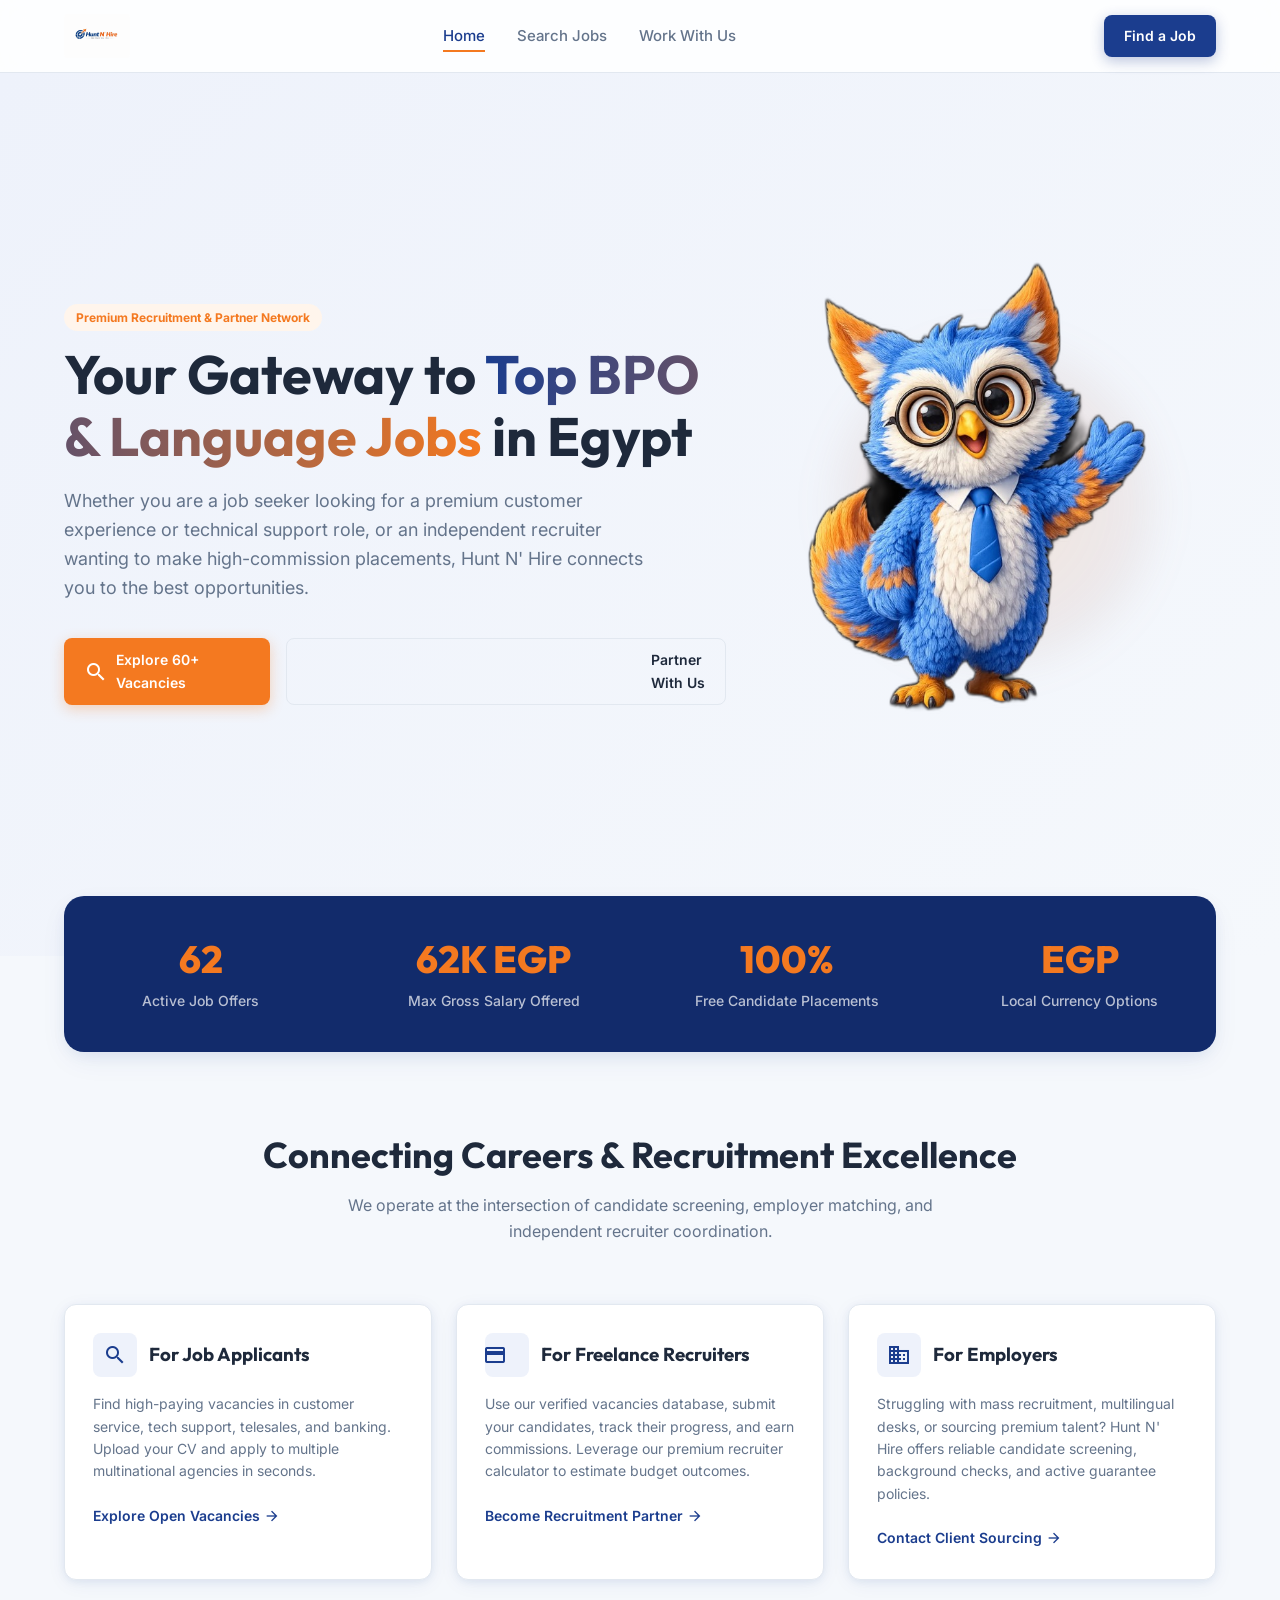
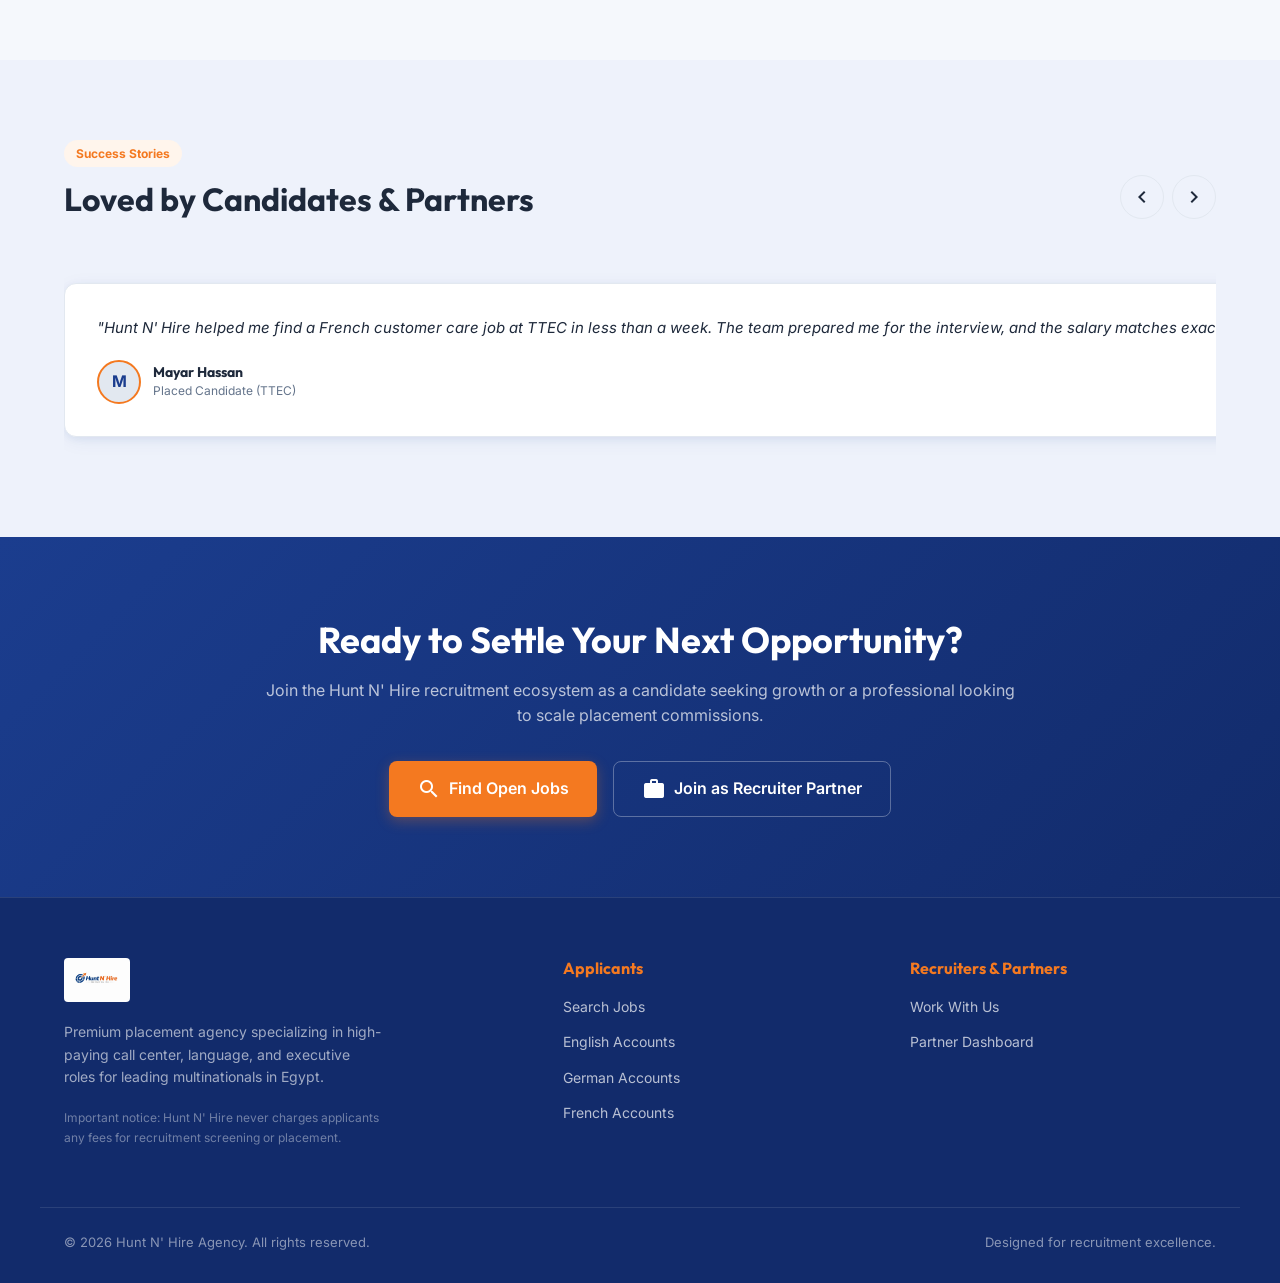
==== commit d59b564c: "UI Updates and Mascot Integration" ====
--- a/hunt-n-hire-web/index.html
+++ b/hunt-n-hire-web/index.html
@@ -56,7 +56,7 @@
       
       <div class="hero-visual" style="display:flex; justify-content:center; align-items:center;">
         <div class="hero-shape-bg"></div>
-        <img src="../assets/images/hunti-wave.jpg" alt="Hunti the Mascot Waving" style="position:relative; z-index:2; max-width: 100%; height: auto; border-radius: 12px; box-shadow: var(--shadow-lg);">
+        <img src="../assets/images/hunti-wave.png" alt="Hunti the Mascot Waving" style="position:relative; z-index:2; max-width: 100%; height: auto; border-radius: 12px;">
       </div>
     </div>
   </section>
